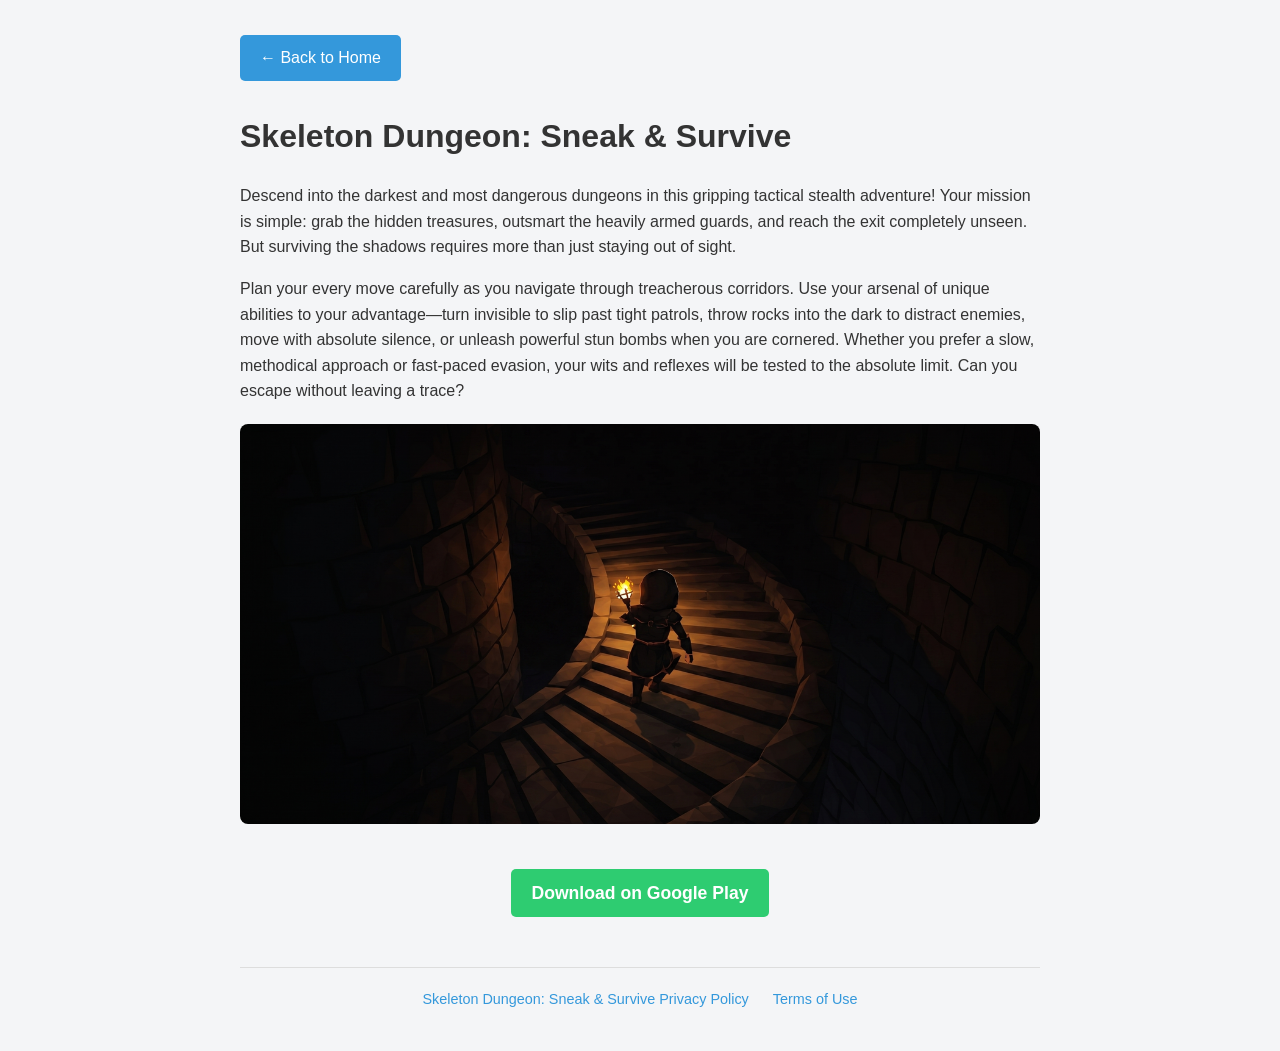
==== game-stealth.html @ 05a6f975 "Initial commit" ====
<!DOCTYPE html>
<html lang="en">
<head>
    <meta charset="UTF-8">
    <meta name="viewport" content="width=device-width, initial-scale=1.0">
    <title>Skeleton Dungeon: Sneak & Survive - Volkan Games</title>
    <link rel="stylesheet" href="style.css">
</head>
<body>
    <div class="container">
        <div class="nav-links">
            <a href="index.html" class="btn">← Back to Home</a>
        </div>
        
        <h1>Skeleton Dungeon: Sneak & Survive</h1>

        <p>Descend into the darkest and most dangerous dungeons in this gripping tactical stealth adventure! 
            Your mission is simple: grab the hidden treasures, outsmart the heavily armed guards, and reach the 
            exit completely unseen. But surviving the shadows requires more than just staying out of sight.</p>

        <p>Plan your every move carefully as you navigate through treacherous corridors. Use your arsenal of 
            unique abilities to your advantage—turn invisible to slip past tight patrols, throw rocks into the dark
             to distract enemies, move with absolute silence, or unleash powerful stun bombs when you are cornered.
              Whether you prefer a slow, methodical approach or fast-paced evasion, your wits and reflexes will be 
              tested to the absolute limit. Can you escape without leaving a trace?</p>

        <img src="images/skeletonDungeon.png" alt="Skeleton Dungeon Gameplay Screenshot" style="max-width: 100%; height: auto; border-radius: 8px; margin: 20px 0; display: block;">

        <div style="text-align: center; margin: 30px 0;">
            <a href="#" class="btn play-store">Download on Google Play</a>
        </div>
        
        <footer>
            <a href="privacy-stealth.html">Skeleton Dungeon: Sneak & Survive Privacy Policy</a>
            <a href="terms.html">Terms of Use</a>
        </footer>
    </div>
</body>
</html>
---- style.css ----
body {
    font-family: -apple-system, BlinkMacSystemFont, "Segoe UI", Roboto, Helvetica, Arial, sans-serif;
    line-height: 1.6;
    margin: 0;
    padding: 0;
    background-color: #f4f5f7;
    color: #333;
}
.container {
    max-width: 800px;
    margin: 0 auto;
    padding: 20px;
}
header {
    text-align: center;
    padding: 40px 20px;
    background: #2c3e50;
    color: #fff;
    border-bottom: 4px solid #3498db;
}
header h1 {
    margin: 0 0 10px 0;
}
.games-grid {
    display: grid;
    grid-template-columns: repeat(auto-fit, minmax(250px, 1fr));
    gap: 20px;
    margin-top: 20px;
}
.game-card {
    padding: 20px;
    border-radius: 8px;
    box-shadow: 0 4px 8px rgba(0,0,0,0.15);
    text-align: center;
    text-decoration: none;
    color: #fff;
    transition: transform 0.2s, box-shadow 0.2s;
    background-size: cover;
    background-position: center;
    min-height: 250px;
    display: flex;
    flex-direction: column;
    justify-content: flex-end;
    position: relative;
    overflow: hidden;
}
.game-card::before {
    content: '';
    position: absolute;
    top: 0; left: 0; right: 0; bottom: 0;
    background: linear-gradient(to top, rgba(0,0,0,0.9) 0%, rgba(0,0,0,0.1) 60%);
    z-index: 1;
}
.game-card h3, .game-card p {
    position: relative;
    z-index: 2;
    margin: 0;
    padding: 0 10px;
    text-shadow: 1px 1px 3px rgba(0,0,0,0.5);
}
.game-card:hover {
    transform: translateY(-5px);
    box-shadow: 0 6px 12px rgba(0,0,0,0.1);
}
.btn {
    display: inline-block;
    padding: 10px 20px;
    background: #3498db;
    color: #fff;
    text-decoration: none;
    border-radius: 5px;
    margin-top: 15px;
}
.btn.play-store {
    background: #2ecc71;
    font-weight: bold;
    font-size: 1.1em;
}
.placeholder-img {
    background: #e1e4e8;
    height: 300px;
    display: flex;
    align-items: center;
    justify-content: center;
    border-radius: 8px;
    margin: 20px 0;
    color: #6a737d;
    border: 2px dashed #ccc;
}
footer {
    margin-top: 50px;
    text-align: center;
    font-size: 0.9em;
    padding: 20px 0;
    border-top: 1px solid #ddd;
}
footer a {
    color: #3498db;
    text-decoration: none;
    margin: 0 10px;
}
.nav-links {
    margin-bottom: 30px;
}
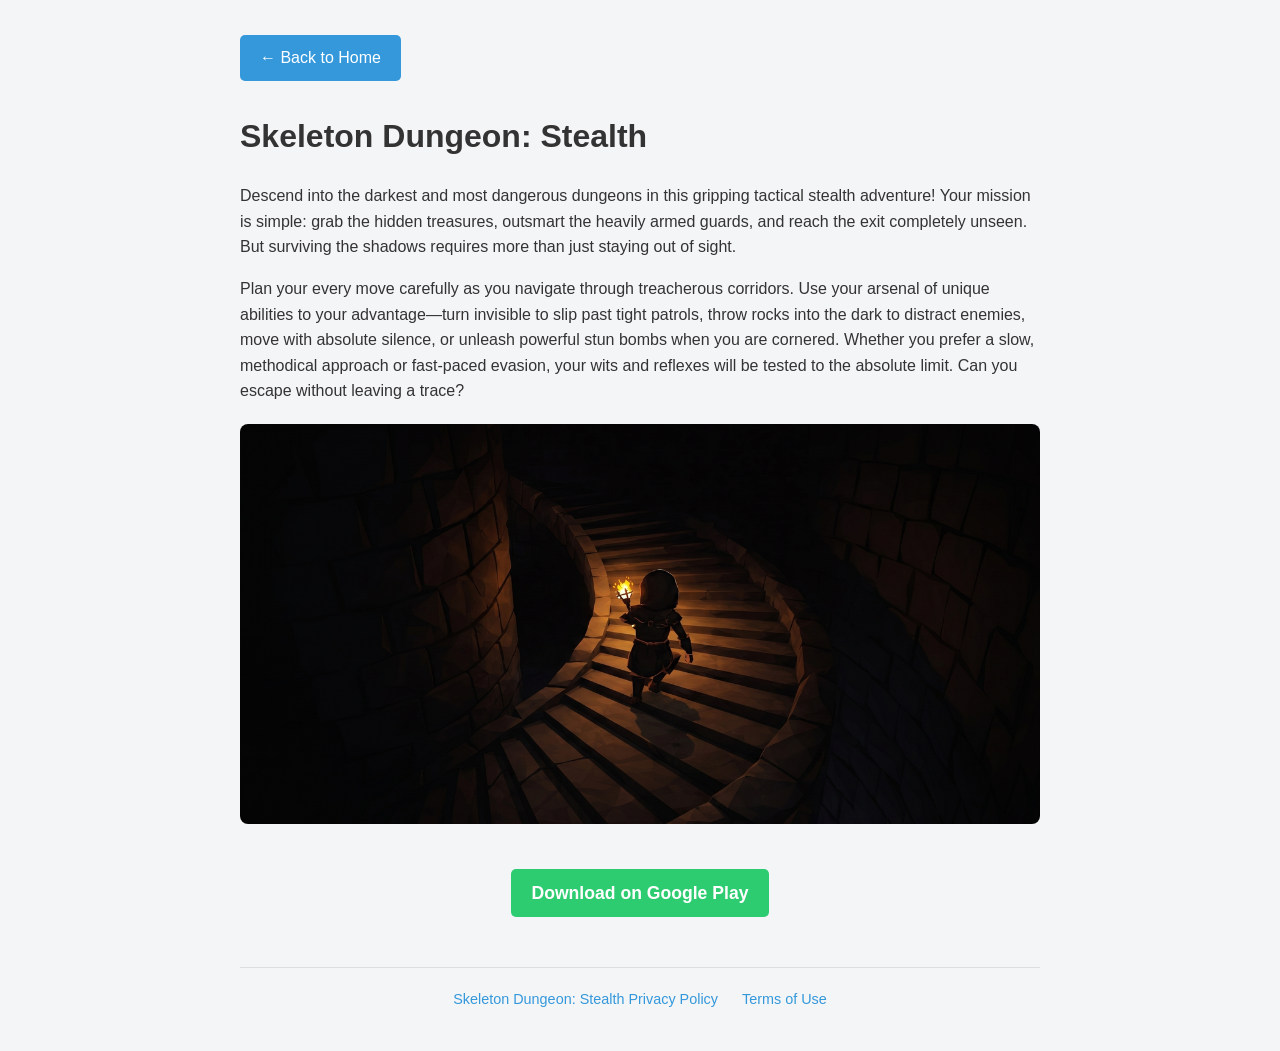
==== commit 0fad548e: "isim degisikligi" ====
--- a/game-stealth.html
+++ b/game-stealth.html
@@ -3,7 +3,7 @@
 <head>
     <meta charset="UTF-8">
     <meta name="viewport" content="width=device-width, initial-scale=1.0">
-    <title>Skeleton Dungeon: Sneak & Survive - Volkan Games</title>
+    <title>Skeleton Dungeon: Stealth - Volkan Games</title>
     <link rel="stylesheet" href="style.css">
 </head>
 <body>
@@ -12,7 +12,7 @@
             <a href="index.html" class="btn">← Back to Home</a>
         </div>
         
-        <h1>Skeleton Dungeon: Sneak & Survive</h1>
+        <h1>Skeleton Dungeon: Stealth</h1>
 
         <p>Descend into the darkest and most dangerous dungeons in this gripping tactical stealth adventure! 
             Your mission is simple: grab the hidden treasures, outsmart the heavily armed guards, and reach the 
@@ -31,7 +31,7 @@
         </div>
         
         <footer>
-            <a href="privacy-stealth.html">Skeleton Dungeon: Sneak & Survive Privacy Policy</a>
+            <a href="privacy-stealth.html">Skeleton Dungeon: Stealth Privacy Policy</a>
             <a href="terms.html">Terms of Use</a>
         </footer>
     </div>
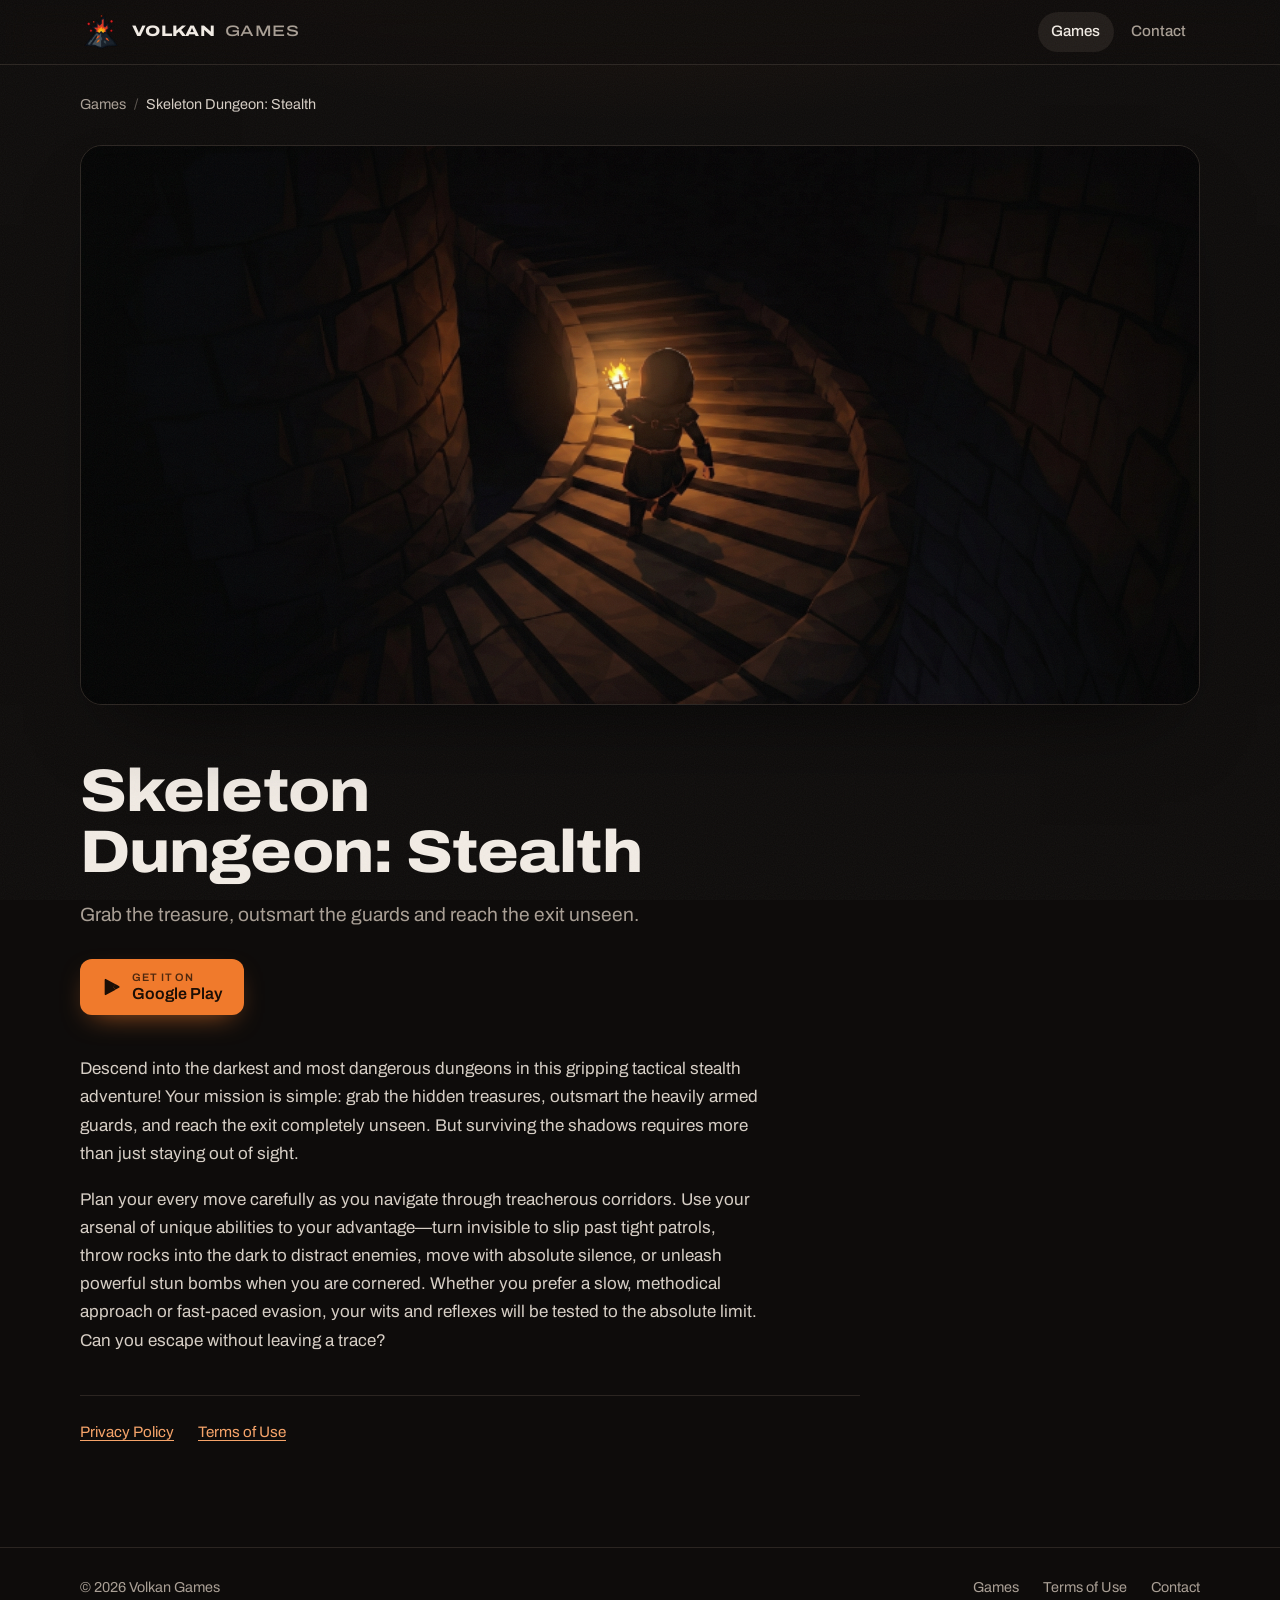
==== commit b65d1123: "tasarim degisikligi" ====
--- a/game-stealth.html
+++ b/game-stealth.html
@@ -4,36 +4,77 @@
     <meta charset="UTF-8">
     <meta name="viewport" content="width=device-width, initial-scale=1.0">
     <title>Skeleton Dungeon: Stealth - Volkan Games</title>
+    <meta name="description" content="A tactical stealth game. Grab the treasure, outsmart the guards and reach the exit unseen.">
+    <meta name="theme-color" content="#0e0c0b">
+    <link rel="icon" href="images/logo-mark.png" type="image/png">
+    <link rel="apple-touch-icon" href="images/logo-mark.png">
+    <meta property="og:title" content="Skeleton Dungeon: Stealth">
+    <meta property="og:description" content="A tactical stealth game. Grab the treasure, outsmart the guards and reach the exit unseen.">
+    <meta property="og:url" content="https://volkandemir8.github.io/game-stealth.html">
+    <meta property="og:image" content="https://volkandemir8.github.io/images/skeletonDungeon.png">
+    <link rel="preconnect" href="https://fonts.googleapis.com">
+    <link rel="preconnect" href="https://fonts.gstatic.com" crossorigin>
+    <link href="https://fonts.googleapis.com/css2?family=Archivo:wdth,wght@62..125,400..900&display=swap" rel="stylesheet">
     <link rel="stylesheet" href="style.css">
 </head>
 <body>
-    <div class="container">
-        <div class="nav-links">
-            <a href="index.html" class="btn">← Back to Home</a>
+    <a class="skip-link" href="#main">Skip to content</a>
+
+    <header class="site-header">
+        <div class="container">
+            <a class="brand" href="index.html"><img src="images/logo-mark-dark.png" alt="" width="34" height="34">Volkan <span>Games</span></a>
+            <nav class="site-nav" aria-label="Main">
+                <a href="index.html#games" aria-current="page">Games</a>
+                <a href="index.html#contact">Contact</a>
+            </nav>
         </div>
-        
-        <h1>Skeleton Dungeon: Stealth</h1>
+    </header>
 
-        <p>Descend into the darkest and most dangerous dungeons in this gripping tactical stealth adventure! 
-            Your mission is simple: grab the hidden treasures, outsmart the heavily armed guards, and reach the 
-            exit completely unseen. But surviving the shadows requires more than just staying out of sight.</p>
+    <main id="main" class="game-page">
+        <div class="container">
+            <nav class="breadcrumb" aria-label="Breadcrumb">
+                <a href="index.html#games">Games</a>
+                <span class="sep" aria-hidden="true">/</span>
+                <span aria-current="page">Skeleton Dungeon: Stealth</span>
+            </nav>
 
-        <p>Plan your every move carefully as you navigate through treacherous corridors. Use your arsenal of 
-            unique abilities to your advantage—turn invisible to slip past tight patrols, throw rocks into the dark
-             to distract enemies, move with absolute silence, or unleash powerful stun bombs when you are cornered.
-              Whether you prefer a slow, methodical approach or fast-paced evasion, your wits and reflexes will be 
-              tested to the absolute limit. Can you escape without leaving a trace?</p>
+            <div class="game-hero">
+                <img src="images/skeletonDungeon.png" alt="A hooded figure carrying a torch down a dark spiral staircase" width="800" height="400">
+                <span class="torch-glow" aria-hidden="true"></span>
+            </div>
 
-        <img src="images/skeletonDungeon.png" alt="Skeleton Dungeon Gameplay Screenshot" style="max-width: 100%; height: auto; border-radius: 8px; margin: 20px 0; display: block;">
+            <div class="game-content">
+                <h1>Skeleton Dungeon: Stealth</h1>
+                <p class="lede">Grab the treasure, outsmart the guards and reach the exit unseen.</p>
+                <div class="actions">
+                    <a class="btn btn-primary btn-play" href="https://play.google.com/store/apps/details?id=com.volkangames.skeletondungeon">
+                        <svg viewBox="0 0 24 24" aria-hidden="true"><path fill="currentColor" d="M3.6 2.3c-.3.3-.4.7-.4 1.2v17c0 .5.1.9.4 1.2l.1.1 9.5-9.5v-.2L3.7 2.2l-.1.1zm12.8 12.8-3.2-3.2v-.2l3.2-3.2.1.1 3.8 2.1c1.1.6 1.1 1.6 0 2.2l-3.8 2.2h-.1zm-.1.1L13 11.9l-9.4 9.4c.3.4.9.4 1.5.1l11.2-6.2m0-6.4L5.1 2.6c-.6-.4-1.2-.3-1.5.1l9.4 9.3 3.3-3.2z"/></svg>
+                        <span><small>Get it on</small>Google Play</span>
+                    </a>
+                </div>
 
-        <div style="text-align: center; margin: 30px 0;">
-            <a href="#" class="btn play-store">Download on Google Play</a>
+                <div class="prose">
+                    <p>Descend into the darkest and most dangerous dungeons in this gripping tactical stealth adventure! Your mission is simple: grab the hidden treasures, outsmart the heavily armed guards, and reach the exit completely unseen. But surviving the shadows requires more than just staying out of sight.</p>
+                    <p>Plan your every move carefully as you navigate through treacherous corridors. Use your arsenal of unique abilities to your advantage—turn invisible to slip past tight patrols, throw rocks into the dark to distract enemies, move with absolute silence, or unleash powerful stun bombs when you are cornered. Whether you prefer a slow, methodical approach or fast-paced evasion, your wits and reflexes will be tested to the absolute limit. Can you escape without leaving a trace?</p>
+                </div>
+
+                <ul class="game-links">
+                    <li><a href="privacy-stealth.html">Privacy Policy</a></li>
+                    <li><a href="terms.html">Terms of Use</a></li>
+                </ul>
+            </div>
         </div>
-        
-        <footer>
-            <a href="privacy-stealth.html">Skeleton Dungeon: Stealth Privacy Policy</a>
-            <a href="terms.html">Terms of Use</a>
-        </footer>
-    </div>
+    </main>
+
+    <footer class="site-footer">
+        <div class="container">
+            <span>© 2026 Volkan Games</span>
+            <nav aria-label="Footer">
+                <a href="index.html#games">Games</a>
+                <a href="terms.html">Terms of Use</a>
+                <a href="index.html#contact">Contact</a>
+            </nav>
+        </div>
+    </footer>
 </body>
-</html>+</html>
--- a/style.css
+++ b/style.css
@@ -1,104 +1,743 @@
+:root {
+    color-scheme: dark;
+
+    --bg: #0e0c0b;
+    --surface: #181412;
+    --surface-2: #211c19;
+    --line: #2b2521;
+    --line-strong: #3d342e;
+    --text: #f2ece5;
+    --text-soft: #d6cec5;
+    --muted: #a99f95;
+    --accent: #f07a2c;
+    --accent-hi: #ff9447;
+    --accent-ink: #1b0e05;
+    --link: #f6a46a;
+
+    --font: "Archivo", system-ui, -apple-system, "Segoe UI", Roboto, sans-serif;
+    --container: 1120px;
+    --gutter: clamp(1rem, 4vw, 2rem);
+    --radius-lg: 22px;
+    --radius: 14px;
+    --radius-sm: 10px;
+    --ease: cubic-bezier(0.2, 0.7, 0.2, 1);
+}
+
+*,
+*::before,
+*::after {
+    box-sizing: border-box;
+}
+
+html {
+    -webkit-text-size-adjust: 100%;
+    scroll-padding-top: 5rem;
+    background: var(--bg);
+}
+
+@media (prefers-reduced-motion: no-preference) {
+    html {
+        scroll-behavior: smooth;
+    }
+}
+
 body {
-    font-family: -apple-system, BlinkMacSystemFont, "Segoe UI", Roboto, Helvetica, Arial, sans-serif;
-    line-height: 1.6;
+    margin: 0;
+    min-height: 100dvh;
+    display: flex;
+    flex-direction: column;
+    background:
+        radial-gradient(1100px 520px at 50% -240px, rgba(240, 122, 44, 0.13), transparent 70%) no-repeat,
+        var(--bg);
+    color: var(--text);
+    font-family: var(--font);
+    font-size: 1.0625rem;
+    line-height: 1.65;
+    -webkit-font-smoothing: antialiased;
+}
+
+/* Film grain over everything, keeps the dark surfaces from looking flat */
+body::after {
+    content: "";
+    position: fixed;
+    inset: 0;
+    z-index: 100;
+    pointer-events: none;
+    opacity: 0.05;
+    background-image: url("data:image/svg+xml,%3Csvg xmlns='http://www.w3.org/2000/svg' width='160' height='160'%3E%3Cfilter id='n'%3E%3CfeTurbulence type='fractalNoise' baseFrequency='0.9' numOctaves='2' stitchTiles='stitch'/%3E%3C/filter%3E%3Crect width='100%25' height='100%25' filter='url(%23n)'/%3E%3C/svg%3E");
+}
+
+img {
+    display: block;
+    max-width: 100%;
+    height: auto;
+}
+
+a {
+    color: var(--link);
+    text-decoration-thickness: 1px;
+    text-underline-offset: 0.2em;
+}
+
+a:hover {
+    text-decoration-thickness: 2px;
+}
+
+:focus-visible {
+    outline: 2px solid var(--accent-hi);
+    outline-offset: 3px;
+    border-radius: 4px;
+}
+
+h1,
+h2,
+h3 {
+    margin: 0;
+    line-height: 1.1;
+    font-weight: 800;
+    letter-spacing: -0.015em;
+    text-wrap: balance;
+}
+
+p {
+    text-wrap: pretty;
+}
+
+.container {
+    width: 100%;
+    max-width: calc(var(--container) + var(--gutter) * 2);
+    margin-inline: auto;
+    padding-inline: var(--gutter);
+}
+
+main {
+    flex: 1;
+    padding-bottom: clamp(4rem, 8vw, 7rem);
+}
+
+.skip-link {
+    position: absolute;
+    top: 0.75rem;
+    left: 0.75rem;
+    z-index: 200;
+    padding: 0.6rem 1rem;
+    border-radius: var(--radius-sm);
+    background: var(--accent);
+    color: var(--accent-ink);
+    font-weight: 600;
+    text-decoration: none;
+    transform: translateY(-200%);
+}
+
+.skip-link:focus {
+    transform: none;
+}
+
+.eyebrow {
+    display: inline-flex;
+    align-items: center;
+    gap: 0.6rem;
+    margin: 0 0 1rem;
+    color: var(--accent);
+    font-size: 0.78rem;
+    font-weight: 600;
+    letter-spacing: 0.14em;
+    text-transform: uppercase;
+}
+
+/* Small rotated square, same as the sparks around the logo */
+.eyebrow::before {
+    content: "";
+    width: 6px;
+    height: 6px;
+    background: currentColor;
+    transform: rotate(45deg);
+}
+
+.lede {
+    margin: 1rem 0 0;
+    max-width: 38rem;
+    color: var(--muted);
+    font-size: clamp(1.05rem, 1.6vw, 1.2rem);
+}
+
+/* Header */
+
+.site-header {
+    position: sticky;
+    top: 0;
+    z-index: 50;
+    border-bottom: 1px solid var(--line);
+    background: rgba(14, 12, 11, 0.8);
+    -webkit-backdrop-filter: blur(14px) saturate(140%);
+    backdrop-filter: blur(14px) saturate(140%);
+}
+
+.site-header .container {
+    display: flex;
+    align-items: center;
+    justify-content: space-between;
+    gap: 1rem;
+    min-height: 4rem;
+}
+
+.brand {
+    display: inline-flex;
+    align-items: center;
+    gap: 0.6rem;
+    color: var(--text);
+    font-size: 0.95rem;
+    font-weight: 800;
+    font-stretch: 125%;
+    letter-spacing: 0.03em;
+    text-transform: uppercase;
+    text-decoration: none;
+}
+
+.brand img {
+    width: 42px;
+    height: 42px;
+    margin-block: -4px;
+}
+
+.brand span {
+    color: var(--muted);
+    font-weight: 500;
+}
+
+.site-nav {
+    display: flex;
+    gap: 0.25rem;
+}
+
+.site-nav a {
+    padding: 0.45rem 0.85rem;
+    border-radius: 999px;
+    color: var(--muted);
+    font-size: 0.95rem;
+    font-weight: 500;
+    text-decoration: none;
+    transition: color 200ms var(--ease), background-color 200ms var(--ease);
+}
+
+.site-nav a:hover,
+.site-nav a[aria-current="page"] {
+    color: var(--text);
+    background: var(--surface-2);
+}
+
+@media (max-width: 480px) {
+    .site-header .brand {
+        gap: 0.4rem;
+        font-size: 0.85rem;
+        font-stretch: 100%;
+        letter-spacing: 0.01em;
+    }
+
+    .site-header .brand img {
+        width: 36px;
+        height: 36px;
+    }
+
+    .site-nav a {
+        padding-inline: 0.6rem;
+        font-size: 0.9rem;
+    }
+}
+
+/* Buttons */
+
+.actions {
+    display: flex;
+    flex-wrap: wrap;
+    gap: 0.75rem;
+    margin-top: 1.75rem;
+}
+
+.btn {
+    display: inline-flex;
+    align-items: center;
+    justify-content: center;
+    gap: 0.65rem;
+    min-height: 3.25rem;
+    padding: 0.7rem 1.3rem;
+    border: 1px solid transparent;
+    border-radius: 12px;
+    font-size: 1rem;
+    font-weight: 600;
+    line-height: 1.2;
+    text-decoration: none;
+    transition:
+        background-color 200ms var(--ease),
+        border-color 200ms var(--ease),
+        transform 200ms var(--ease),
+        box-shadow 200ms var(--ease);
+}
+
+.btn:hover {
+    transform: translateY(-1px);
+}
+
+.btn:active {
+    transform: translateY(1px) scale(0.99);
+}
+
+.btn svg {
+    flex-shrink: 0;
+    width: 1.25em;
+    height: 1.25em;
+}
+
+.btn-primary {
+    background: var(--accent);
+    color: var(--accent-ink);
+    box-shadow: 0 10px 28px -12px rgba(240, 122, 44, 0.75);
+}
+
+.btn-primary:hover {
+    background: var(--accent-hi);
+    box-shadow: 0 14px 34px -12px rgba(255, 148, 71, 0.85);
+}
+
+.btn-ghost {
+    border-color: var(--line-strong);
+    background: rgba(255, 240, 225, 0.05);
+    color: var(--text);
+}
+
+.btn-ghost:hover {
+    border-color: #54473e;
+    background: rgba(255, 240, 225, 0.09);
+}
+
+.btn-play {
+    text-align: left;
+}
+
+.btn-play small {
+    display: block;
+    font-size: 0.68rem;
+    font-weight: 600;
+    letter-spacing: 0.08em;
+    text-transform: uppercase;
+    opacity: 0.75;
+}
+
+/* Torch flicker laid over the key art (flame sits at ~48% / 41%) */
+
+.torch-glow {
+    position: absolute;
+    left: 47.9%;
+    top: 40.5%;
+    width: 22%;
+    aspect-ratio: 1;
+    border-radius: 50%;
+    background: radial-gradient(circle, rgba(255, 176, 92, 0.38), rgba(255, 120, 40, 0.12) 38%, transparent 66%);
+    mix-blend-mode: screen;
+    pointer-events: none;
+    transform: translate(-50%, -50%);
+    animation: flicker 2.6s ease-in-out infinite;
+}
+
+@keyframes flicker {
+    0%, 100% { opacity: 0.85; transform: translate(-50%, -50%) scale(1); }
+    18% { opacity: 0.6; transform: translate(-50%, -50%) scale(0.95); }
+    40% { opacity: 1; transform: translate(-50%, -50%) scale(1.05); }
+    62% { opacity: 0.7; transform: translate(-50%, -50%) scale(0.97); }
+    80% { opacity: 0.95; transform: translate(-50%, -50%) scale(1.02); }
+}
+
+/* Home: intro */
+
+.intro {
+    padding-top: clamp(3rem, 8vw, 6rem);
+    padding-bottom: clamp(2rem, 4vw, 3rem);
+}
+
+.intro h1 {
+    max-width: 16ch;
+    font-size: clamp(2.4rem, 6.4vw, 4.75rem);
+    font-stretch: 115%;
+    line-height: 1.02;
+}
+
+/* Home: featured game */
+
+.featured-card {
+    position: relative;
+    overflow: hidden;
+    border: 1px solid var(--line);
+    border-radius: var(--radius-lg);
+    background: var(--surface);
+    box-shadow: 0 40px 80px -40px rgba(0, 0, 0, 0.8), 0 0 0 1px rgba(255, 240, 225, 0.02) inset;
+}
+
+.featured-media {
+    position: relative;
+    aspect-ratio: 2 / 1;
+}
+
+.featured-media img {
+    width: 100%;
+    height: 100%;
+    object-fit: cover;
+}
+
+.featured-body {
+    padding: 1.5rem 1.25rem 1.75rem;
+}
+
+.featured-body h2 {
+    font-size: clamp(1.9rem, 4vw, 3rem);
+    font-stretch: 112%;
+}
+
+.featured-body > p:not(.eyebrow) {
+    margin: 0.85rem 0 0;
+    max-width: 26rem;
+    color: var(--text-soft);
+}
+
+@media (min-width: 1000px) {
+    .featured-card {
+        display: grid;
+    }
+
+    .featured-media,
+    .featured-body {
+        grid-area: 1 / 1;
+    }
+
+    .featured-media::after {
+        content: "";
+        position: absolute;
+        inset: 0;
+        background:
+            linear-gradient(90deg, rgba(14, 12, 11, 0.94) 0%, rgba(14, 12, 11, 0.7) 30%, rgba(14, 12, 11, 0) 58%),
+            linear-gradient(0deg, rgba(14, 12, 11, 0.6) 0%, rgba(14, 12, 11, 0) 40%);
+    }
+
+    .featured-body {
+        position: relative;
+        align-self: end;
+        max-width: 30rem;
+        padding: 3rem;
+    }
+}
+
+/* Sections */
+
+.section {
+    padding-top: clamp(4rem, 9vw, 7rem);
+}
+
+.section-title {
+    margin-bottom: 2rem;
+    font-size: clamp(1.75rem, 3.4vw, 2.5rem);
+    font-stretch: 112%;
+}
+
+/* Game grid */
+
+.game-grid {
+    display: grid;
+    grid-template-columns: repeat(auto-fill, minmax(min(100%, 320px), 1fr));
+    gap: 1.25rem;
     margin: 0;
     padding: 0;
-    background-color: #f4f5f7;
-    color: #333;
-}
-.container {
-    max-width: 800px;
-    margin: 0 auto;
-    padding: 20px;
-}
-header {
-    text-align: center;
-    padding: 40px 20px;
-    background: #2c3e50;
-    color: #fff;
-    border-bottom: 4px solid #3498db;
-}
-header h1 {
-    margin: 0 0 10px 0;
-}
-.games-grid {
-    display: grid;
-    grid-template-columns: repeat(auto-fit, minmax(250px, 1fr));
-    gap: 20px;
-    margin-top: 20px;
-}
+    list-style: none;
+}
+
 .game-card {
-    padding: 20px;
-    border-radius: 8px;
-    box-shadow: 0 4px 8px rgba(0,0,0,0.15);
-    text-align: center;
+    display: flex;
+    flex-direction: column;
+    height: 100%;
+    overflow: hidden;
+    border: 1px solid var(--line);
+    border-radius: var(--radius);
+    background: var(--surface);
+    color: inherit;
     text-decoration: none;
-    color: #fff;
-    transition: transform 0.2s, box-shadow 0.2s;
-    background-size: cover;
-    background-position: center;
-    min-height: 250px;
-    display: flex;
-    flex-direction: column;
-    justify-content: flex-end;
+    transition: border-color 250ms var(--ease), transform 250ms var(--ease), box-shadow 250ms var(--ease);
+}
+
+.game-card:hover {
+    border-color: #4a3c32;
+    transform: translateY(-3px);
+    box-shadow: 0 24px 48px -28px rgba(240, 122, 44, 0.35);
+}
+
+.game-card-media {
+    overflow: hidden;
+    aspect-ratio: 2 / 1;
+    background: var(--surface-2);
+}
+
+.game-card-media img {
+    width: 100%;
+    height: 100%;
+    object-fit: cover;
+    transition: transform 600ms var(--ease);
+}
+
+.game-card:hover .game-card-media img {
+    transform: scale(1.05);
+}
+
+.game-card-body {
+    padding: 1.25rem 1.25rem 1.4rem;
+}
+
+.game-card h3 {
+    font-size: 1.2rem;
+    font-weight: 700;
+    letter-spacing: -0.01em;
+}
+
+.game-card p {
+    margin: 0.4rem 0 0;
+    color: var(--muted);
+    font-size: 0.975rem;
+}
+
+/* Contact */
+
+.contact-card {
+    display: flex;
+    flex-wrap: wrap;
+    align-items: center;
+    justify-content: space-between;
+    gap: 1.5rem 3rem;
+    padding: clamp(1.5rem, 4vw, 2.5rem);
+    border: 1px solid var(--line);
+    border-radius: var(--radius-lg);
+    background:
+        radial-gradient(600px 300px at 100% 100%, rgba(240, 122, 44, 0.09), transparent 70%),
+        var(--surface);
+}
+
+.contact-card h2 {
+    font-size: clamp(1.6rem, 3vw, 2.1rem);
+    font-stretch: 112%;
+}
+
+.contact-card p {
+    margin: 0.6rem 0 0;
+    color: var(--muted);
+}
+
+/* Breadcrumb */
+
+.breadcrumb {
+    display: flex;
+    flex-wrap: wrap;
+    align-items: center;
+    gap: 0.5rem;
+    padding-block: 1.75rem;
+    color: var(--muted);
+    font-size: 0.9rem;
+}
+
+.breadcrumb a {
+    color: var(--muted);
+    text-decoration: none;
+}
+
+.breadcrumb a:hover {
+    color: var(--text);
+}
+
+.breadcrumb [aria-current] {
+    color: var(--text-soft);
+}
+
+.breadcrumb .sep {
+    opacity: 0.5;
+}
+
+/* Game page */
+
+.game-hero {
     position: relative;
     overflow: hidden;
-}
-.game-card::before {
-    content: '';
-    position: absolute;
-    top: 0; left: 0; right: 0; bottom: 0;
-    background: linear-gradient(to top, rgba(0,0,0,0.9) 0%, rgba(0,0,0,0.1) 60%);
-    z-index: 1;
-}
-.game-card h3, .game-card p {
-    position: relative;
-    z-index: 2;
+    aspect-ratio: 2 / 1;
+    border: 1px solid var(--line);
+    border-radius: var(--radius-lg);
+    box-shadow: 0 40px 80px -40px rgba(0, 0, 0, 0.8);
+}
+
+.game-hero img {
+    width: 100%;
+    height: 100%;
+    object-fit: cover;
+}
+
+.game-content {
+    max-width: 780px;
+    margin-top: clamp(2rem, 5vw, 3.5rem);
+}
+
+.game-content h1 {
+    font-size: clamp(2.2rem, 5vw, 3.75rem);
+    font-stretch: 112%;
+    line-height: 1.02;
+}
+
+.game-content .actions {
+    margin-bottom: 2.5rem;
+}
+
+.game-links {
+    display: flex;
+    flex-wrap: wrap;
+    gap: 0.5rem 1.5rem;
+    margin: 2.5rem 0 0;
+    padding: 1.5rem 0 0;
+    border-top: 1px solid var(--line);
+    list-style: none;
+    font-size: 0.95rem;
+}
+
+/* Long-form text (game description, legal pages) */
+
+.prose {
+    max-width: 68ch;
+    color: var(--text-soft);
+}
+
+.prose > :first-child {
+    margin-top: 0;
+}
+
+.prose p {
+    margin: 0 0 1.1em;
+}
+
+.prose h2 {
+    margin: 2.75rem 0 0.85rem;
+    padding-top: 2rem;
+    border-top: 1px solid var(--line);
+    color: var(--text);
+    font-size: 1.3rem;
+    font-weight: 700;
+    letter-spacing: -0.01em;
+}
+
+.prose ul {
+    margin: 0 0 1.1em;
+    padding-left: 1.25rem;
+}
+
+.prose li {
+    margin-bottom: 0.55rem;
+}
+
+.prose li::marker {
+    color: var(--accent);
+}
+
+.prose strong {
+    color: var(--text);
+    font-weight: 600;
+}
+
+/* Legal documents */
+
+.doc {
+    max-width: calc(780px + var(--gutter) * 2);
+}
+
+.doc-head {
+    padding-bottom: 2.5rem;
+    margin-bottom: 2.5rem;
+    border-bottom: 1px solid var(--line);
+}
+
+.doc-head h1 {
+    font-size: clamp(2.2rem, 5vw, 3.25rem);
+    font-stretch: 112%;
+}
+
+.doc-head .meta {
+    margin: 0.85rem 0 0;
+    color: var(--muted);
+    font-size: 0.95rem;
+}
+
+.doc .prose h2:first-of-type {
+    margin-top: 2.5rem;
+}
+
+/* 404 */
+
+.not-found {
+    display: grid;
+    place-items: center;
+    padding-top: clamp(4rem, 12vw, 8rem);
+    text-align: center;
+}
+
+.not-found .code {
     margin: 0;
-    padding: 0 10px;
-    text-shadow: 1px 1px 3px rgba(0,0,0,0.5);
-}
-.game-card:hover {
-    transform: translateY(-5px);
-    box-shadow: 0 6px 12px rgba(0,0,0,0.1);
-}
-.btn {
-    display: inline-block;
-    padding: 10px 20px;
-    background: #3498db;
-    color: #fff;
+    color: transparent;
+    font-size: clamp(6rem, 22vw, 11rem);
+    font-stretch: 125%;
+    font-weight: 900;
+    line-height: 1;
+    -webkit-text-stroke: 2px var(--line-strong);
+}
+
+.not-found h1 {
+    margin-top: 1rem;
+    font-size: clamp(1.75rem, 4vw, 2.5rem);
+    font-stretch: 112%;
+}
+
+.not-found p {
+    color: var(--muted);
+}
+
+.not-found .actions {
+    justify-content: center;
+}
+
+/* Footer */
+
+.site-footer {
+    border-top: 1px solid var(--line);
+    color: var(--muted);
+    font-size: 0.9rem;
+}
+
+.site-footer .container {
+    display: flex;
+    flex-wrap: wrap;
+    justify-content: space-between;
+    gap: 0.5rem 1.5rem;
+    padding-block: 1.75rem;
+}
+
+.site-footer nav {
+    display: flex;
+    flex-wrap: wrap;
+    gap: 0.5rem 1.5rem;
+}
+
+.site-footer a {
+    color: var(--muted);
     text-decoration: none;
-    border-radius: 5px;
-    margin-top: 15px;
-}
-.btn.play-store {
-    background: #2ecc71;
-    font-weight: bold;
-    font-size: 1.1em;
-}
-.placeholder-img {
-    background: #e1e4e8;
-    height: 300px;
-    display: flex;
-    align-items: center;
-    justify-content: center;
-    border-radius: 8px;
-    margin: 20px 0;
-    color: #6a737d;
-    border: 2px dashed #ccc;
-}
-footer {
-    margin-top: 50px;
-    text-align: center;
-    font-size: 0.9em;
-    padding: 20px 0;
-    border-top: 1px solid #ddd;
-}
-footer a {
-    color: #3498db;
-    text-decoration: none;
-    margin: 0 10px;
-}
-.nav-links {
-    margin-bottom: 30px;
-}+}
+
+.site-footer a:hover,
+.site-footer a[aria-current="page"] {
+    color: var(--text);
+}
+
+@media (prefers-reduced-motion: reduce) {
+    *,
+    *::before,
+    *::after {
+        animation: none !important;
+        transition: none !important;
+    }
+}
